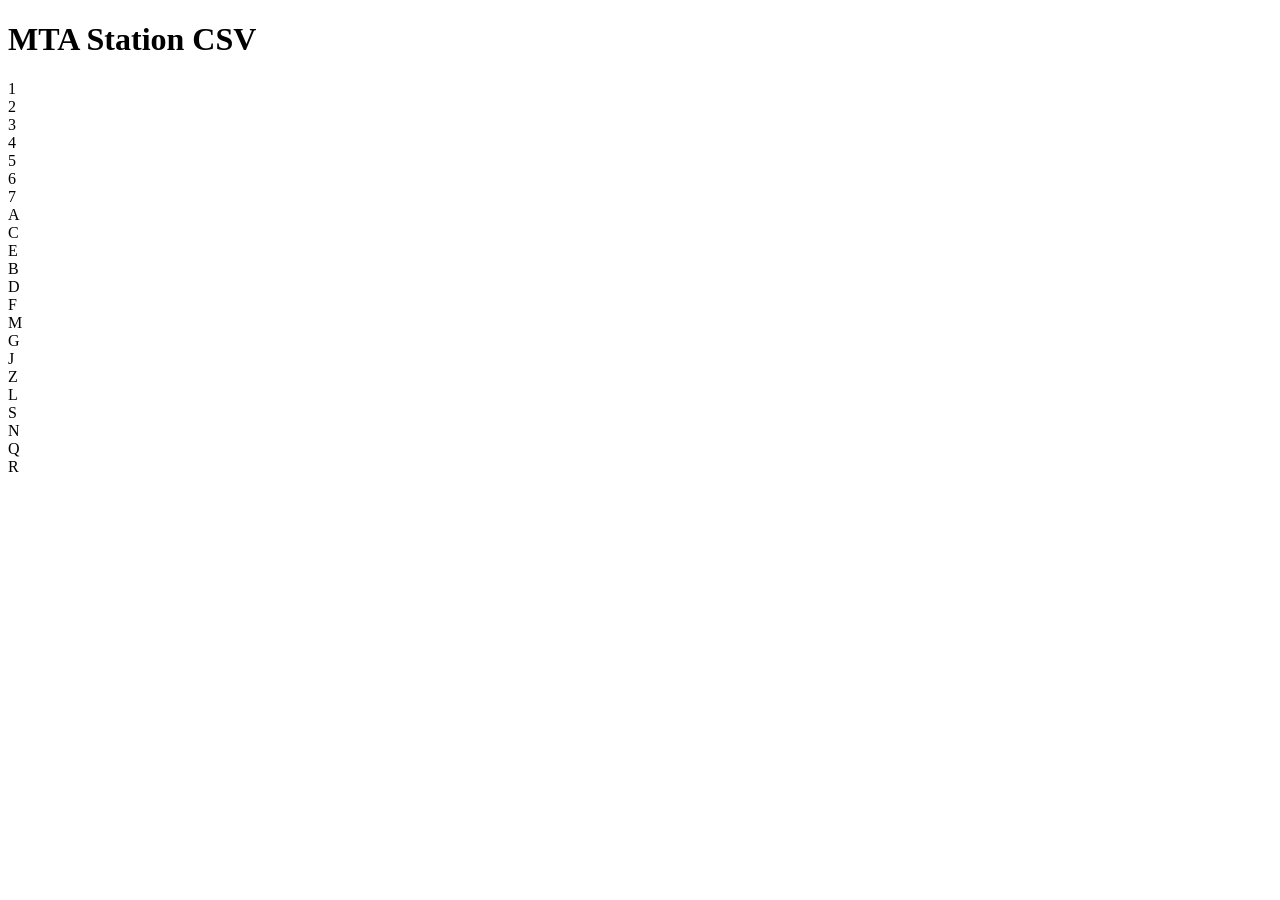
==== index.html @ 7de1fb89 "add index.html" ====
<!DOCTYPE html>
<html>
<head>
	<title></title>
	<link rel="stylesheet" type="text/css" href="css/main.css">
</head>
<body>
	<div id="content">
		<h1>MTA Station CSV</h1>
		<div class="lines">
			<div id="red" class="line">1</div>
			<div id="red" class="line">2</div>
			<div id="red" class="line">3</div>
			<div id="green" class="line">4</div>
			<div id="green" class="line">5</div>
			<div id="green" class="line">6</div>
			<div id="seven" class="line">7</div>
		</div>
		<div class="lines">
			<div id="blue" class="line">A</div>
			<div id="blue" class="line">C</div>
			<div id="blue" class="line">E</div>
			<div id="orange" class="line">B</div>
			<div id="orange" class="line">D</div>
			<div id="orange" class="line">F</div>
			<div id="orange" class="line">M</div>
		</div>
		<div class="lines">
			<div id="g" class="line">G</div>
			<div id="jz" class="line">J</div>
			<div id="jz" class="line">Z</div>
			<div id="l" class="line">L</div>
			<div id="s" class="line">S</div>
			<div id="yellow" class="line">N</div>
			<div id="yellow" class="line">Q</div>
			<div id="yellow" class="line">R</div>
		</div>
	</div>
</body>
</html>
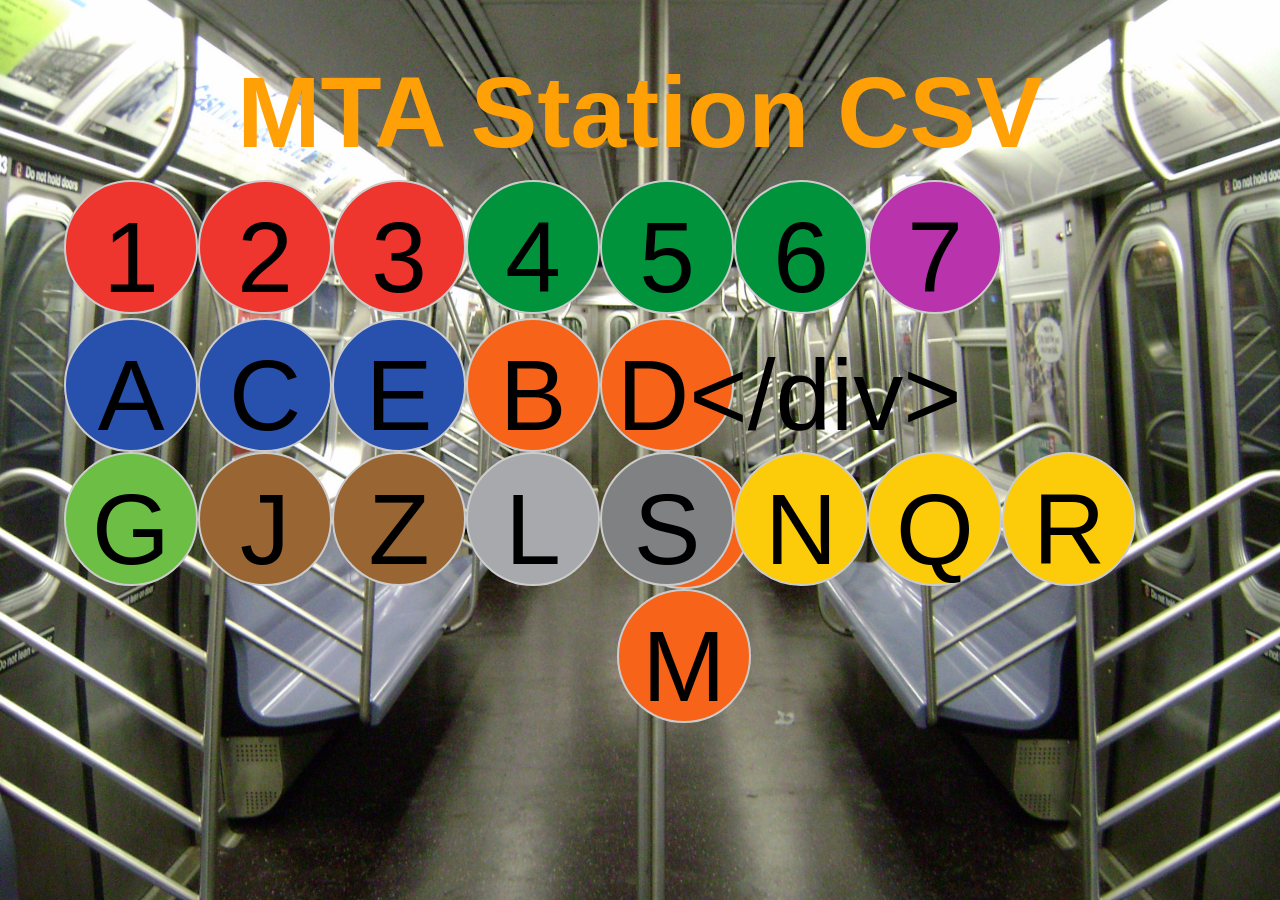
==== commit 24c1596f: "edit html(add links to cvs files)" ====
--- a/index.html
+++ b/index.html
@@ -8,32 +8,32 @@
 	<div id="content">
 		<h1>MTA Station CSV</h1>
 		<div class="lines">
-			<div id="red" class="line">1</div>
-			<div id="red" class="line">2</div>
-			<div id="red" class="line">3</div>
-			<div id="green" class="line">4</div>
-			<div id="green" class="line">5</div>
-			<div id="green" class="line">6</div>
-			<div id="seven" class="line">7</div>
+			<div id="red" class="line"><a herf="https://github.com/noskiller/nysubway/blob/gh-pages/csv/oneline.csv">1</a></div>
+			<div id="red" class="line"><a herf="https://github.com/noskiller/nysubway/blob/gh-pages/csv/twoline.csv">2</a></div>
+			<div id="red" class="line"><a herf="https://github.com/noskiller/nysubway/blob/gh-pages/csv/threeline.csv">3</a></div>
+			<div id="green" class="line"><a herf="https://github.com/noskiller/nysubway/blob/gh-pages/csv/fourline.csv">4</a></div>
+			<div id="green" class="line"><a herf="https://github.com/noskiller/nysubway/blob/gh-pages/csv/fiveline.csv">5</a></div>
+			<div id="green" class="line"><a herf="https://github.com/noskiller/nysubway/blob/gh-pages/csv/sixline.csv">6</a></div>
+			<div id="seven" class="line"><a herf="https://github.com/noskiller/nysubway/blob/gh-pages/csv/sevenline.csv">7</a></div>
 		</div>
 		<div class="lines">
-			<div id="blue" class="line">A</div>
-			<div id="blue" class="line">C</div>
-			<div id="blue" class="line">E</div>
-			<div id="orange" class="line">B</div>
-			<div id="orange" class="line">D</div>
-			<div id="orange" class="line">F</div>
-			<div id="orange" class="line">M</div>
+			<div id="blue" class="line"><a herf="https://github.com/noskiller/nysubway/blob/gh-pages/csv/aline.csv">A</a></div>
+			<div id="blue" class="line"><a herf="https://github.com/noskiller/nysubway/blob/gh-pages/csv/cline.csv">C</a></div>
+			<div id="blue" class="line"><a herf="https://github.com/noskiller/nysubway/blob/gh-pages/csv/eline.csv">E</a></div>
+			<div id="orange" class="line"><a herf="https://github.com/noskiller/nysubway/blob/gh-pages/csv/bline.csv">B</a></div>
+			<div id="orange" class="line"><a herf="https://github.com/noskiller/nysubway/blob/gh-pages/csv/dline.csv">D<</a>/div>
+			<div id="orange" class="line"><a herf="https://github.com/noskiller/nysubway/blob/gh-pages/csv/fline.csv">F</a></div>
+			<div id="orange" class="line"><a herf="https://github.com/noskiller/nysubway/blob/gh-pages/csv/mline.csv">M</a></div>
 		</div>
 		<div class="lines">
-			<div id="g" class="line">G</div>
-			<div id="jz" class="line">J</div>
-			<div id="jz" class="line">Z</div>
-			<div id="l" class="line">L</div>
-			<div id="s" class="line">S</div>
-			<div id="yellow" class="line">N</div>
-			<div id="yellow" class="line">Q</div>
-			<div id="yellow" class="line">R</div>
+			<div id="g" class="line"><a herf="https://github.com/noskiller/nysubway/blob/gh-pages/csv/gline.csv">G</a></div>
+			<div id="jz" class="line"><a herf="https://github.com/noskiller/nysubway/blob/gh-pages/csv/jline.csv">J</a></div>
+			<div id="jz" class="line"><a herf="https://github.com/noskiller/nysubway/blob/gh-pages/csv/zline.csv">Z</a></div>
+			<div id="l" class="line"><a herf="https://github.com/noskiller/nysubway/blob/gh-pages/csv/lline.csv">L</a></div>
+			<div id="s" class="line"><a herf="https://github.com/noskiller/nysubway/blob/gh-pages/csv/sline.csv">S</a></div>
+			<div id="yellow" class="line"><a herf="https://github.com/noskiller/nysubway/blob/gh-pages/csv/nline.csv">N</a></div>
+			<div id="yellow" class="line"><a herf="https://github.com/noskiller/nysubway/blob/gh-pages/csv/qline.csv">Q</a></div>
+			<div id="yellow" class="line"><a herf="https://github.com/noskiller/nysubway/blob/gh-pages/csv/rline.csv">R</a></div>
 		</div>
 	</div>
 </body>
--- a/css/main.css
+++ b/css/main.css
@@ -0,0 +1,187 @@
+body {
+    text-align: center;
+    background: url("../img/back.jpg");
+    background-position: center center;
+    background-repeat: no-repeat;
+    background-attachment: fixed;
+    background-size: cover;
+    font-family: Helvetica;
+}
+
+h1 {
+	margin-top: 10px;
+	margin-bottom: 10px;
+	font-size: 100px;
+	color: #FFA007;
+}
+
+div#content {
+	width: 90%;
+	height: 580px;
+	margin: 0 auto;
+	position:absolute;
+	top: 5%;
+	left: 5%;
+}
+
+div#red.line {
+	background: #EE352E;
+	width: 100px;
+	height: 100px;
+	padding: 15px; /* 内側余白 */
+	border:solid 2px #ccc; /* 罫線 */
+	border-radius: 50%;
+	text-align: center;
+	line-height: 120px;
+	font-size: 100px;
+	float: left;
+}
+
+div#green.line {
+	background: #00933C;
+	width: 100px;
+	height: 100px;
+	padding: 15px; /* 内側余白 */
+	border:solid 2px #ccc; /* 罫線 */
+	border-radius: 50%;
+	text-align: center;
+	line-height: 120px;
+	font-size: 100px;
+	float: left;
+}
+
+div#blue.line {
+	background: #2850AD;
+	width: 100px;
+	height: 100px;
+	padding: 15px; /* 内側余白 */
+	border:solid 2px #ccc; /* 罫線 */
+	border-radius: 50%;
+	text-align: center;
+	line-height: 120px;
+	font-size: 100px;
+	float: left;
+}
+
+div#orange.line {
+	background: #F66319;
+	width: 100px;
+	height: 100px;
+	padding: 15px; /* 内側余白 */
+	border:solid 2px #ccc; /* 罫線 */
+	border-radius: 50%;
+	text-align: center;
+	line-height: 120px;
+	font-size: 100px;
+	float: left;
+}
+
+div#yellow.line {
+	background: #FCCC0A;
+	width: 100px;
+	height: 100px;
+	padding: 15px; /* 内側余白 */
+	border:solid 2px #ccc; /* 罫線 */
+	border-radius: 50%;
+	text-align: center;
+	line-height: 120px;
+	font-size: 100px;
+	float: left;
+}
+
+div#seven.line {
+	/* color */
+	background: #B933AD;
+	width: 100px;
+	height: 100px;
+	padding: 15px; /* 内側余白 */
+	border:solid 2px #ccc; /* 罫線 */
+	border-radius: 50%;
+	text-align: center;
+	line-height: 120px;
+	font-size: 100px;
+	float: left;
+}
+
+div#g.line {
+	/* color */
+	background: #6CBE45;
+	width: 100px;
+	height: 100px;
+	padding: 15px; /* 内側余白 */
+	border:solid 2px #ccc; /* 罫線 */
+	border-radius: 50%;
+	text-align: center;
+	line-height: 120px;
+	font-size: 100px;
+	float: left;
+}
+
+div#jz.line {
+	/* color */
+	background: #996633;
+	width: 100px;
+	height: 100px;
+	padding: 15px; /* 内側余白 */
+	border:solid 2px #ccc; /* 罫線 */
+	border-radius: 50%;
+	text-align: center;
+	line-height: 120px;
+	font-size: 100px;
+	float: left;
+}
+
+div#l.line {
+	/* color */
+	background: #A7A9AC;
+	width: 100px;
+	height: 100px;
+	padding: 15px; /* 内側余白 */
+	border:solid 2px #ccc; /* 罫線 */
+	border-radius: 50%;
+	text-align: center;
+	line-height: 120px;
+	font-size: 100px;
+	float: left;
+}
+
+div#s.line {
+	/* color */
+	background: #808183;
+	width: 100px;
+	height: 100px;
+	padding: 15px; /* 内側余白 */
+	border:solid 2px #ccc; /* 罫線 */
+	border-radius: 50%;
+	text-align: center;
+	line-height: 120px;
+	font-size: 100px;
+	float: left;
+}
+
+div.lines {
+	height: 138px;
+	clear: both;
+}
+
+/*
+#content {
+	height: 580px;
+	text-align:center;
+}
+
+#content div   {
+	text-align:center;
+    width: 90%;
+    border: 1px solid #FF0000;
+    margin: 0 auto;
+}
+
+div .lines {
+	display: inline-block;
+  	display: -moz-inline-box;
+    display: inline;
+	height: 136px;
+	clear:both;
+}
+*/
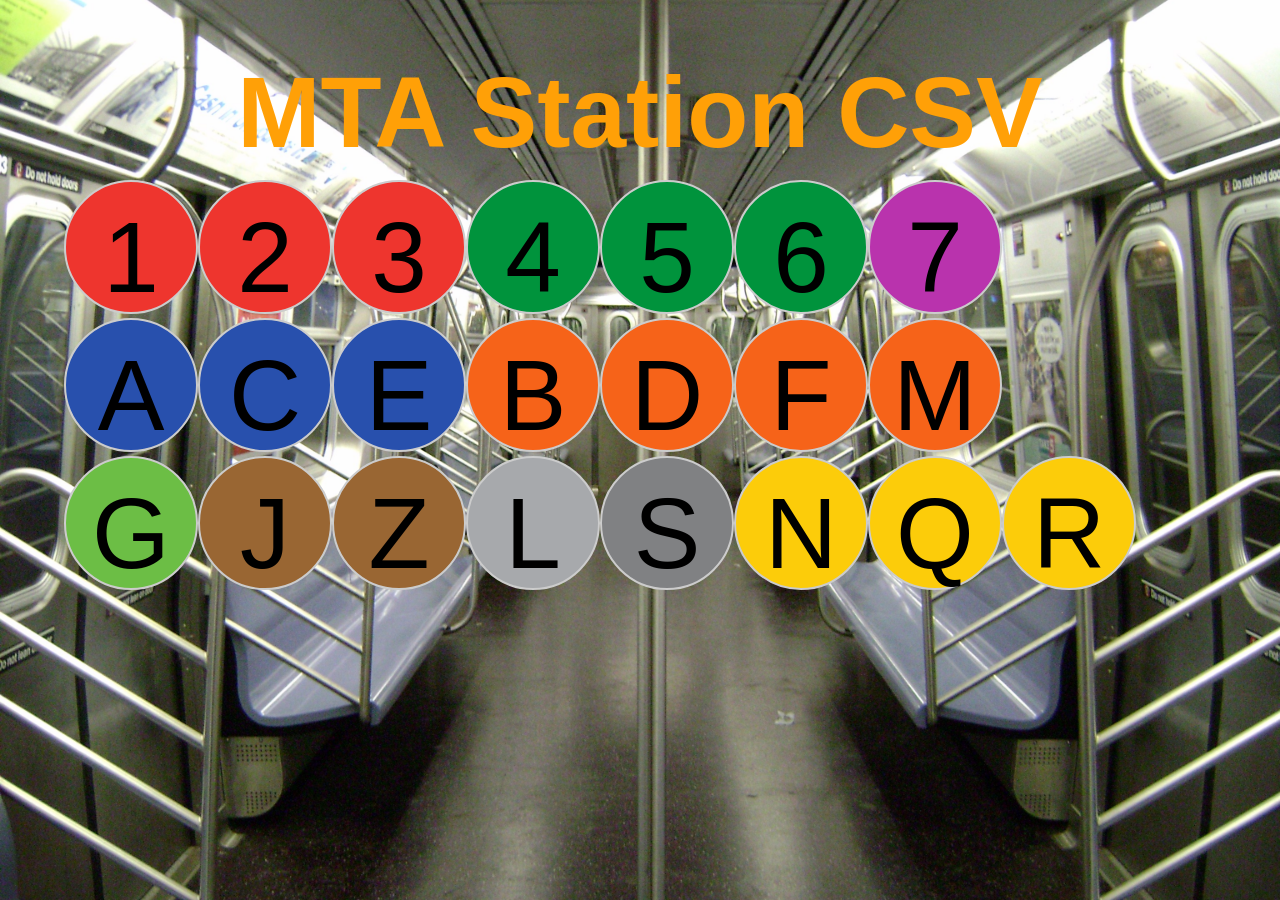
==== commit 5fce8b5b: "modify typo" ====
--- a/index.html
+++ b/index.html
@@ -21,7 +21,7 @@
 			<div id="blue" class="line"><a herf="https://github.com/noskiller/nysubway/blob/gh-pages/csv/cline.csv">C</a></div>
 			<div id="blue" class="line"><a herf="https://github.com/noskiller/nysubway/blob/gh-pages/csv/eline.csv">E</a></div>
 			<div id="orange" class="line"><a herf="https://github.com/noskiller/nysubway/blob/gh-pages/csv/bline.csv">B</a></div>
-			<div id="orange" class="line"><a herf="https://github.com/noskiller/nysubway/blob/gh-pages/csv/dline.csv">D<</a>/div>
+			<div id="orange" class="line"><a herf="https://github.com/noskiller/nysubway/blob/gh-pages/csv/dline.csv">D</a></div>
 			<div id="orange" class="line"><a herf="https://github.com/noskiller/nysubway/blob/gh-pages/csv/fline.csv">F</a></div>
 			<div id="orange" class="line"><a herf="https://github.com/noskiller/nysubway/blob/gh-pages/csv/mline.csv">M</a></div>
 		</div>
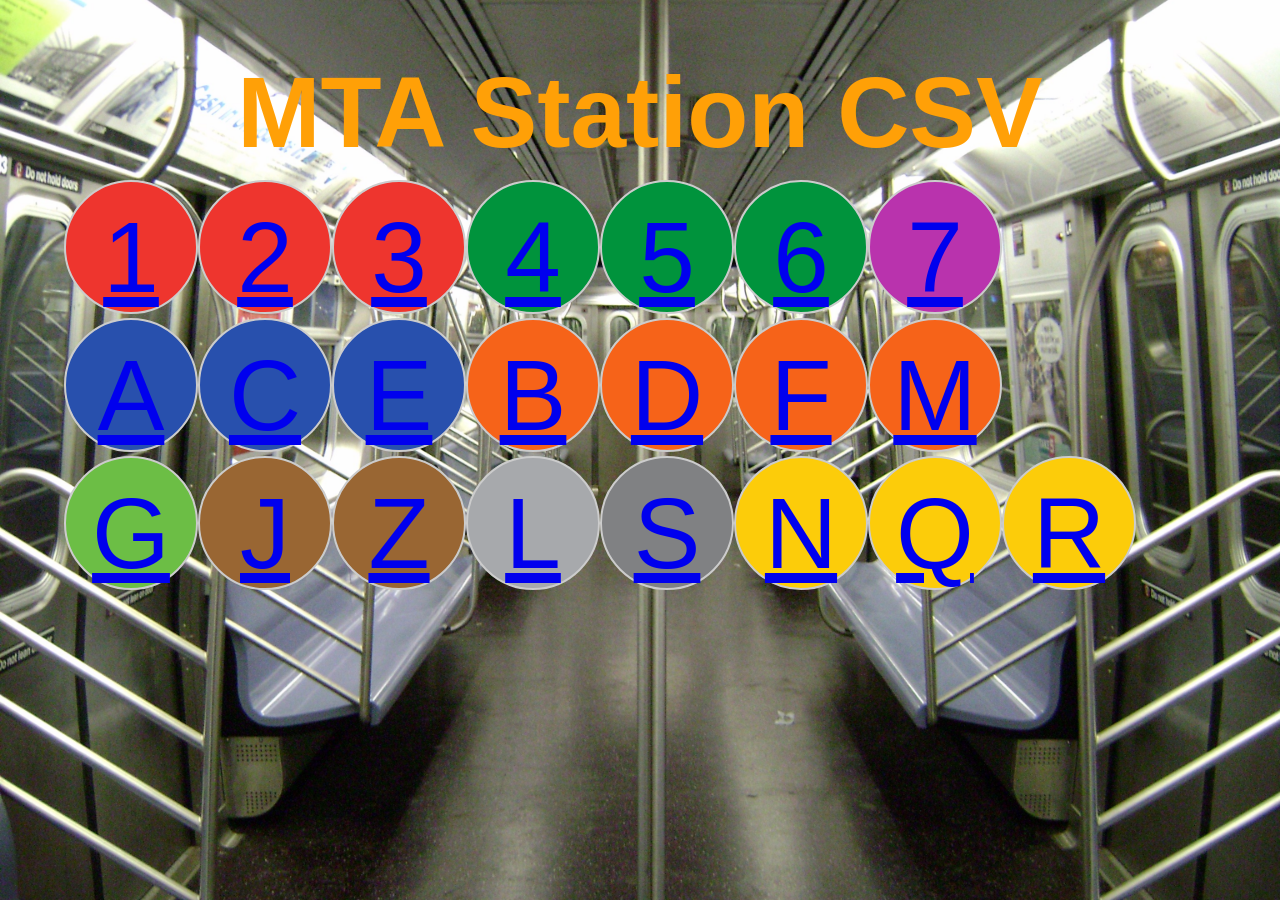
==== commit 098b61bb: "fix typo" ====
--- a/index.html
+++ b/index.html
@@ -8,32 +8,32 @@
 	<div id="content">
 		<h1>MTA Station CSV</h1>
 		<div class="lines">
-			<div id="red" class="line"><a herf="https://github.com/noskiller/nysubway/blob/gh-pages/csv/oneline.csv">1</a></div>
-			<div id="red" class="line"><a herf="https://github.com/noskiller/nysubway/blob/gh-pages/csv/twoline.csv">2</a></div>
-			<div id="red" class="line"><a herf="https://github.com/noskiller/nysubway/blob/gh-pages/csv/threeline.csv">3</a></div>
-			<div id="green" class="line"><a herf="https://github.com/noskiller/nysubway/blob/gh-pages/csv/fourline.csv">4</a></div>
-			<div id="green" class="line"><a herf="https://github.com/noskiller/nysubway/blob/gh-pages/csv/fiveline.csv">5</a></div>
-			<div id="green" class="line"><a herf="https://github.com/noskiller/nysubway/blob/gh-pages/csv/sixline.csv">6</a></div>
-			<div id="seven" class="line"><a herf="https://github.com/noskiller/nysubway/blob/gh-pages/csv/sevenline.csv">7</a></div>
+			<div id="red" class="line"><a href="https://github.com/noskiller/nysubway/blob/gh-pages/csv/oneline.csv">1</a></div>
+			<div id="red" class="line"><a href="https://github.com/noskiller/nysubway/blob/gh-pages/csv/twoline.csv">2</a></div>
+			<div id="red" class="line"><a href="https://github.com/noskiller/nysubway/blob/gh-pages/csv/threeline.csv">3</a></div>
+			<div id="green" class="line"><a href="https://github.com/noskiller/nysubway/blob/gh-pages/csv/fourline.csv">4</a></div>
+			<div id="green" class="line"><a href="https://github.com/noskiller/nysubway/blob/gh-pages/csv/fiveline.csv">5</a></div>
+			<div id="green" class="line"><a href="https://github.com/noskiller/nysubway/blob/gh-pages/csv/sixline.csv">6</a></div>
+			<div id="seven" class="line"><a href="https://github.com/noskiller/nysubway/blob/gh-pages/csv/sevenline.csv">7</a></div>
 		</div>
 		<div class="lines">
-			<div id="blue" class="line"><a herf="https://github.com/noskiller/nysubway/blob/gh-pages/csv/aline.csv">A</a></div>
-			<div id="blue" class="line"><a herf="https://github.com/noskiller/nysubway/blob/gh-pages/csv/cline.csv">C</a></div>
-			<div id="blue" class="line"><a herf="https://github.com/noskiller/nysubway/blob/gh-pages/csv/eline.csv">E</a></div>
-			<div id="orange" class="line"><a herf="https://github.com/noskiller/nysubway/blob/gh-pages/csv/bline.csv">B</a></div>
-			<div id="orange" class="line"><a herf="https://github.com/noskiller/nysubway/blob/gh-pages/csv/dline.csv">D</a></div>
-			<div id="orange" class="line"><a herf="https://github.com/noskiller/nysubway/blob/gh-pages/csv/fline.csv">F</a></div>
-			<div id="orange" class="line"><a herf="https://github.com/noskiller/nysubway/blob/gh-pages/csv/mline.csv">M</a></div>
+			<div id="blue" class="line"><a href="https://github.com/noskiller/nysubway/blob/gh-pages/csv/aline.csv">A</a></div>
+			<div id="blue" class="line"><a href="https://github.com/noskiller/nysubway/blob/gh-pages/csv/cline.csv">C</a></div>
+			<div id="blue" class="line"><a href="https://github.com/noskiller/nysubway/blob/gh-pages/csv/eline.csv">E</a></div>
+			<div id="orange" class="line"><a href="https://github.com/noskiller/nysubway/blob/gh-pages/csv/bline.csv">B</a></div>
+			<div id="orange" class="line"><a href="https://github.com/noskiller/nysubway/blob/gh-pages/csv/dline.csv">D</a></div>
+			<div id="orange" class="line"><a href="https://github.com/noskiller/nysubway/blob/gh-pages/csv/fline.csv">F</a></div>
+			<div id="orange" class="line"><a href="https://github.com/noskiller/nysubway/blob/gh-pages/csv/mline.csv">M</a></div>
 		</div>
 		<div class="lines">
-			<div id="g" class="line"><a herf="https://github.com/noskiller/nysubway/blob/gh-pages/csv/gline.csv">G</a></div>
-			<div id="jz" class="line"><a herf="https://github.com/noskiller/nysubway/blob/gh-pages/csv/jline.csv">J</a></div>
-			<div id="jz" class="line"><a herf="https://github.com/noskiller/nysubway/blob/gh-pages/csv/zline.csv">Z</a></div>
-			<div id="l" class="line"><a herf="https://github.com/noskiller/nysubway/blob/gh-pages/csv/lline.csv">L</a></div>
-			<div id="s" class="line"><a herf="https://github.com/noskiller/nysubway/blob/gh-pages/csv/sline.csv">S</a></div>
-			<div id="yellow" class="line"><a herf="https://github.com/noskiller/nysubway/blob/gh-pages/csv/nline.csv">N</a></div>
-			<div id="yellow" class="line"><a herf="https://github.com/noskiller/nysubway/blob/gh-pages/csv/qline.csv">Q</a></div>
-			<div id="yellow" class="line"><a herf="https://github.com/noskiller/nysubway/blob/gh-pages/csv/rline.csv">R</a></div>
+			<div id="g" class="line"><a href="https://github.com/noskiller/nysubway/blob/gh-pages/csv/gline.csv">G</a></div>
+			<div id="jz" class="line"><a href="https://github.com/noskiller/nysubway/blob/gh-pages/csv/jline.csv">J</a></div>
+			<div id="jz" class="line"><a href="https://github.com/noskiller/nysubway/blob/gh-pages/csv/zline.csv">Z</a></div>
+			<div id="l" class="line"><a href="https://github.com/noskiller/nysubway/blob/gh-pages/csv/lline.csv">L</a></div>
+			<div id="s" class="line"><a href="https://github.com/noskiller/nysubway/blob/gh-pages/csv/sline.csv">S</a></div>
+			<div id="yellow" class="line"><a href="https://github.com/noskiller/nysubway/blob/gh-pages/csv/nline.csv">N</a></div>
+			<div id="yellow" class="line"><a href="https://github.com/noskiller/nysubway/blob/gh-pages/csv/qline.csv">Q</a></div>
+			<div id="yellow" class="line"><a href="https://github.com/noskiller/nysubway/blob/gh-pages/csv/rline.csv">R</a></div>
 		</div>
 	</div>
 </body>
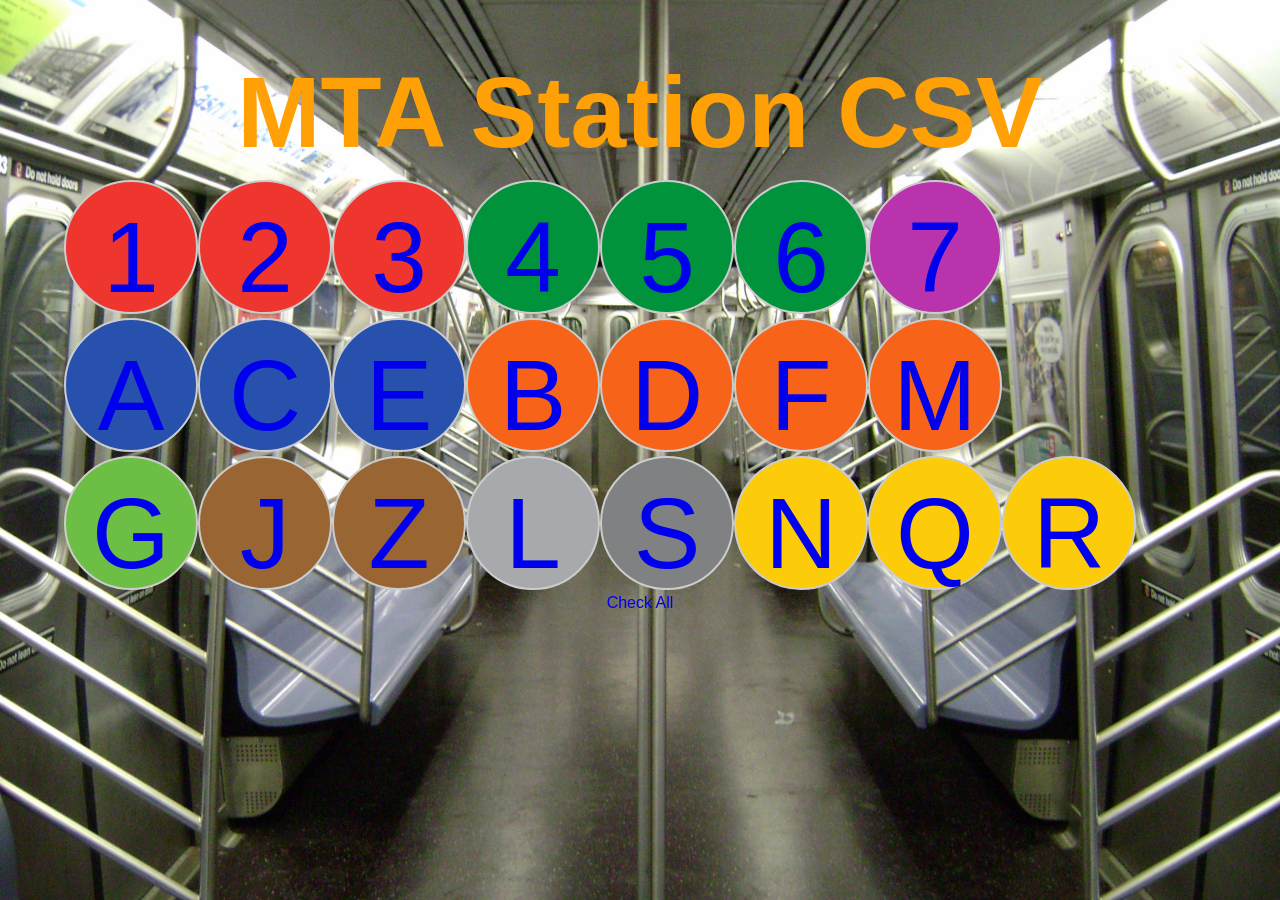
==== commit 5b54edc0: "add link" ====
--- a/index.html
+++ b/index.html
@@ -35,6 +35,7 @@
 			<div id="yellow" class="line"><a href="https://github.com/noskiller/nysubway/blob/gh-pages/csv/qline.csv">Q</a></div>
 			<div id="yellow" class="line"><a href="https://github.com/noskiller/nysubway/blob/gh-pages/csv/rline.csv">R</a></div>
 		</div>
+		<div class="all"><a href="https://github.com/noskiller/nysubway/tree/gh-pages/csv">Check All</a></div>
 	</div>
 </body>
 </html>
--- a/css/main.css
+++ b/css/main.css
@@ -15,6 +15,10 @@
 	color: #FFA007;
 }
 
+a {
+	text-decoration:none;
+}
+
 div#content {
 	width: 90%;
 	height: 580px;
@@ -24,12 +28,11 @@
 	left: 5%;
 }
 
-div#red.line {
-	background: #EE352E;
+.line {
 	width: 100px;
 	height: 100px;
-	padding: 15px; /* 内側余白 */
-	border:solid 2px #ccc; /* 罫線 */
+	padding: 15px;
+	border:solid 2px #ccc;
 	border-radius: 50%;
 	text-align: center;
 	line-height: 120px;
@@ -37,151 +40,52 @@
 	float: left;
 }
 
+div#red.line {
+	background: #EE352E;
+}
+
 div#green.line {
 	background: #00933C;
-	width: 100px;
-	height: 100px;
-	padding: 15px; /* 内側余白 */
-	border:solid 2px #ccc; /* 罫線 */
-	border-radius: 50%;
-	text-align: center;
-	line-height: 120px;
-	font-size: 100px;
-	float: left;
 }
 
 div#blue.line {
 	background: #2850AD;
-	width: 100px;
-	height: 100px;
-	padding: 15px; /* 内側余白 */
-	border:solid 2px #ccc; /* 罫線 */
-	border-radius: 50%;
-	text-align: center;
-	line-height: 120px;
-	font-size: 100px;
-	float: left;
 }
 
 div#orange.line {
 	background: #F66319;
-	width: 100px;
-	height: 100px;
-	padding: 15px; /* 内側余白 */
-	border:solid 2px #ccc; /* 罫線 */
-	border-radius: 50%;
-	text-align: center;
-	line-height: 120px;
-	font-size: 100px;
-	float: left;
 }
 
 div#yellow.line {
 	background: #FCCC0A;
-	width: 100px;
-	height: 100px;
-	padding: 15px; /* 内側余白 */
-	border:solid 2px #ccc; /* 罫線 */
-	border-radius: 50%;
-	text-align: center;
-	line-height: 120px;
-	font-size: 100px;
-	float: left;
 }
 
 div#seven.line {
 	/* color */
 	background: #B933AD;
-	width: 100px;
-	height: 100px;
-	padding: 15px; /* 内側余白 */
-	border:solid 2px #ccc; /* 罫線 */
-	border-radius: 50%;
-	text-align: center;
-	line-height: 120px;
-	font-size: 100px;
-	float: left;
 }
 
 div#g.line {
 	/* color */
 	background: #6CBE45;
-	width: 100px;
-	height: 100px;
-	padding: 15px; /* 内側余白 */
-	border:solid 2px #ccc; /* 罫線 */
-	border-radius: 50%;
-	text-align: center;
-	line-height: 120px;
-	font-size: 100px;
-	float: left;
 }
 
 div#jz.line {
 	/* color */
 	background: #996633;
-	width: 100px;
-	height: 100px;
-	padding: 15px; /* 内側余白 */
-	border:solid 2px #ccc; /* 罫線 */
-	border-radius: 50%;
-	text-align: center;
-	line-height: 120px;
-	font-size: 100px;
-	float: left;
 }
 
 div#l.line {
 	/* color */
 	background: #A7A9AC;
-	width: 100px;
-	height: 100px;
-	padding: 15px; /* 内側余白 */
-	border:solid 2px #ccc; /* 罫線 */
-	border-radius: 50%;
-	text-align: center;
-	line-height: 120px;
-	font-size: 100px;
-	float: left;
 }
 
 div#s.line {
 	/* color */
 	background: #808183;
-	width: 100px;
-	height: 100px;
-	padding: 15px; /* 内側余白 */
-	border:solid 2px #ccc; /* 罫線 */
-	border-radius: 50%;
-	text-align: center;
-	line-height: 120px;
-	font-size: 100px;
-	float: left;
 }
 
 div.lines {
 	height: 138px;
 	clear: both;
 }
-
-/*
-#content {
-	height: 580px;
-	text-align:center;
-}
-
-#content div   {
-	text-align:center;
-    width: 90%;
-    border: 1px solid #FF0000;
-    margin: 0 auto;
-}
-
-div .lines {
-	display: inline-block;
-  	display: -moz-inline-box;
-    display: inline;
-	height: 136px;
-	clear:both;
-}
-*/
